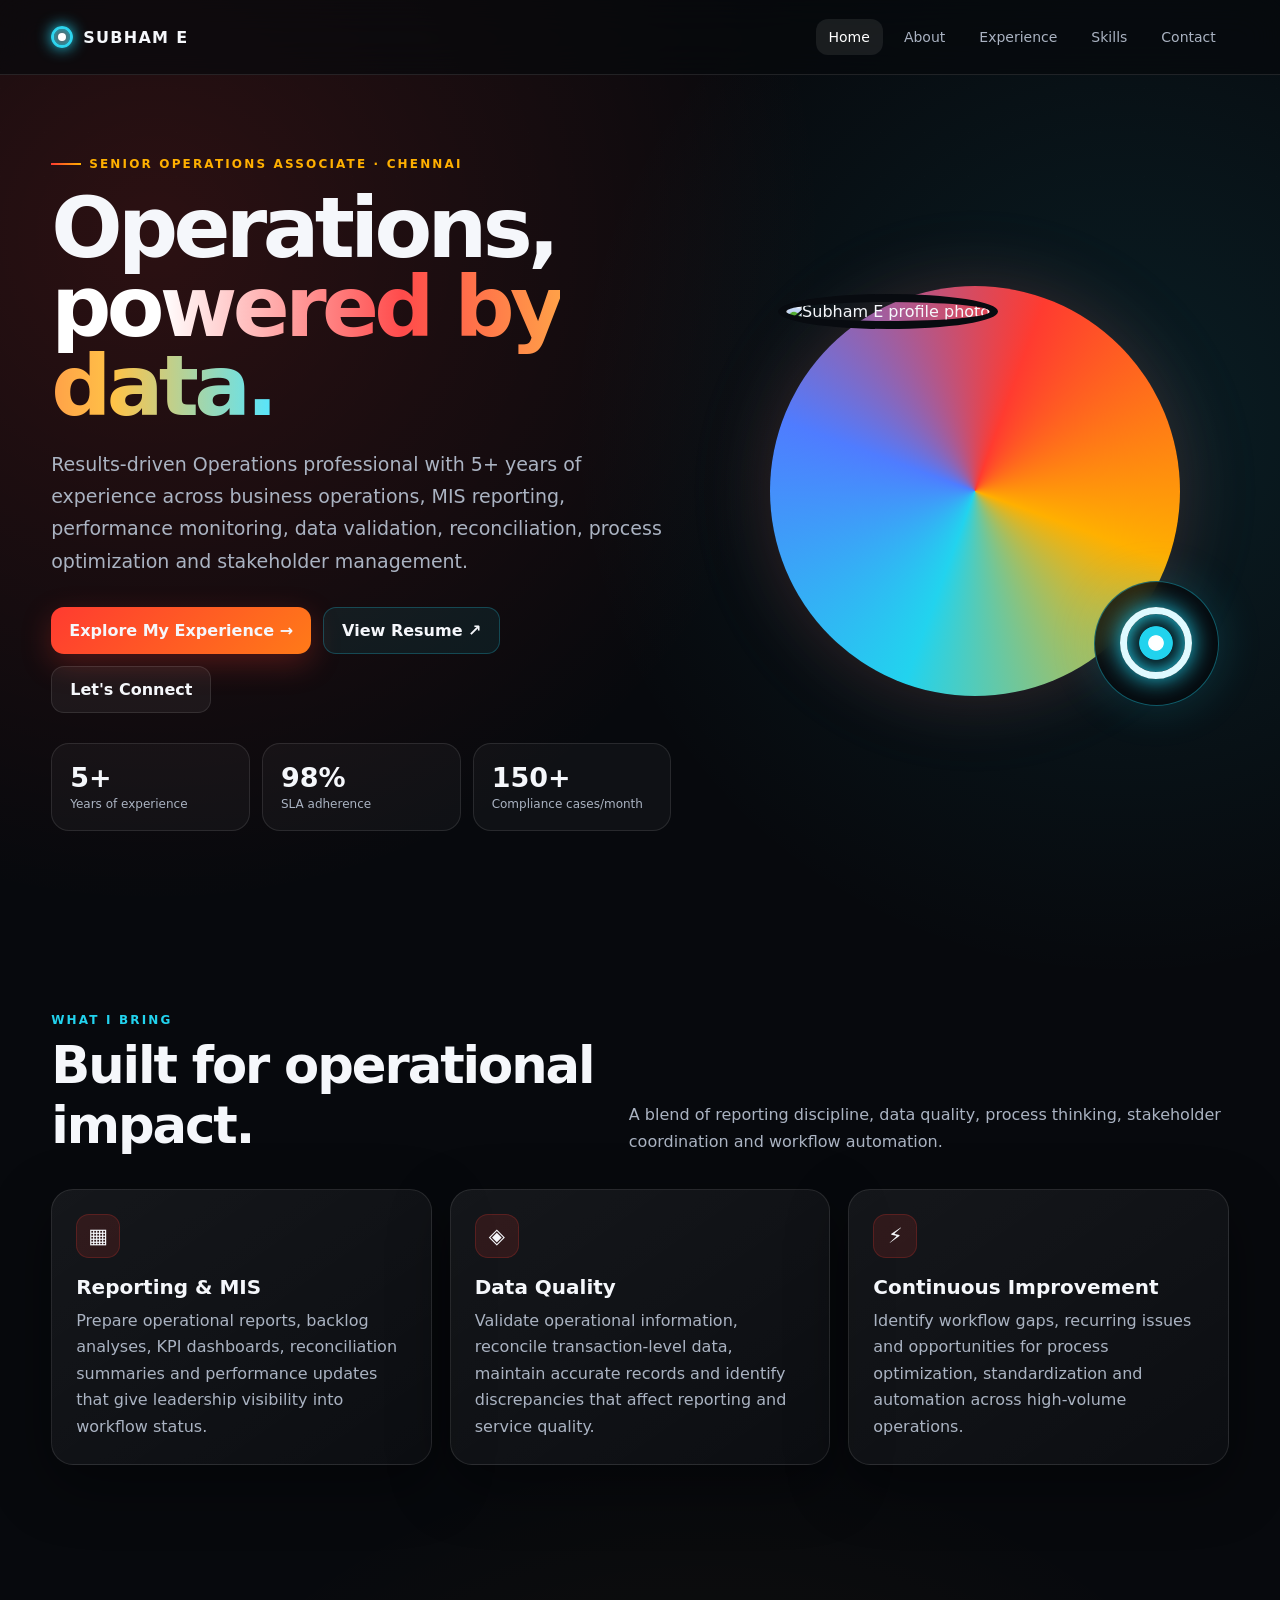
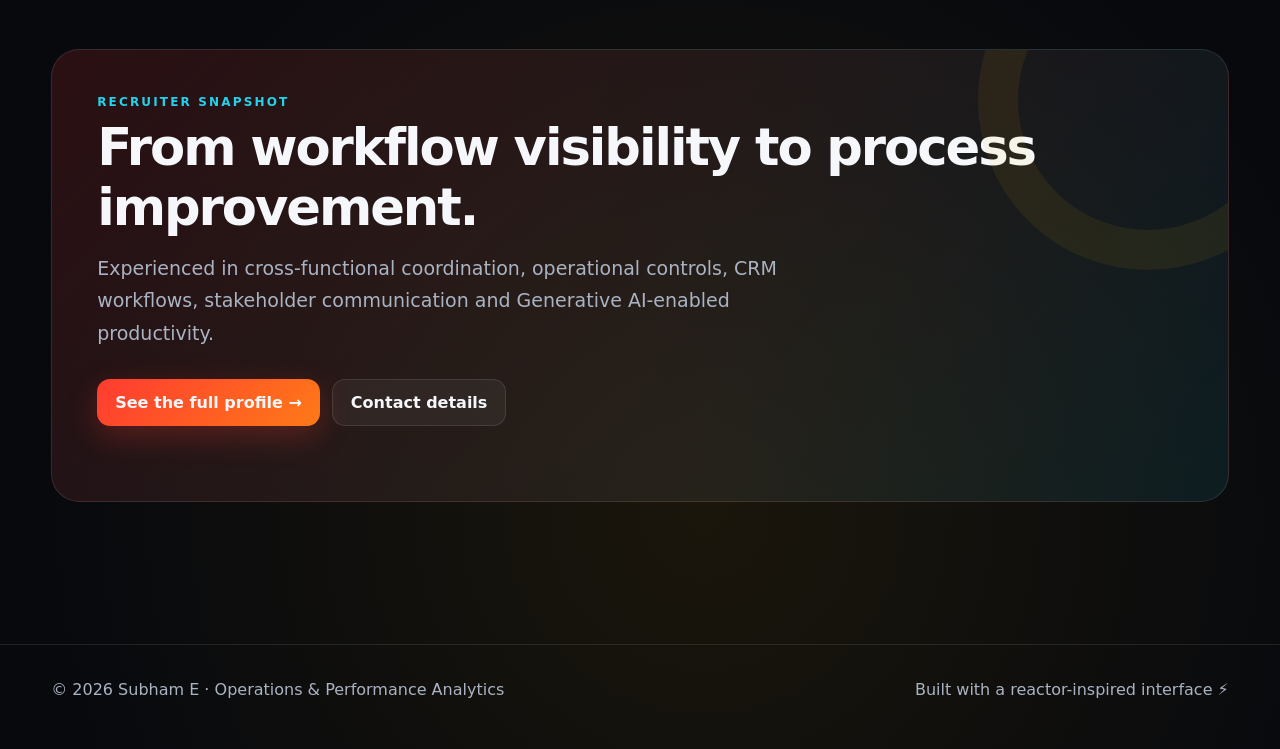
==== index.html @ ab9c0007 "Add files via upload" ====
<!doctype html>
<html lang="en"><head>
<meta charset="utf-8"><meta name="viewport" content="width=device-width,initial-scale=1">
<meta name="description" content="Subham E — Senior Operations Associate, reporting, continuous improvement, MIS and performance analytics.">
<title>Home · Subham E</title>
<link rel="stylesheet" href="styles.css">
</head><body>

<header class="nav">
  <div class="container nav-inner">
    <a class="brand" href="index.html" data-nav class="active"><span class="brand-core"></span>SUBHAM E</a>
    <button class="menu" aria-label="Open menu">☰</button>
    <nav class="nav-links">
      <a href="index.html" data-nav class="active">Home</a>
      <a href="about.html" data-nav>About</a>
      <a href="experience.html" data-nav>Experience</a>
      <a href="skills.html" data-nav>Skills</a>
      <a href="contact.html" data-nav>Contact</a>
    </nav>
  </div>
</header>
<div class="thunder-overlay"><div class="lightning"></div></div>

<main>
<section class="container hero">
  <div class="reveal">
    <div class="kicker">Senior Operations Associate · Chennai</div>
    <h1>Operations,<br><span class="gradient-text">powered by data.</span></h1>
    <p class="lead">Results-driven Operations professional with 5+ years of experience across business operations, MIS reporting, performance monitoring, data validation, reconciliation, process optimization and stakeholder management.</p>
    <div class="hero-actions">
      <a class="btn primary" href="experience.html" data-nav>Explore My Experience →</a>
      <a class="btn secondary" href="Subham_E_Resume.pdf" target="_blank">View Resume ↗</a>
      <a class="btn" href="contact.html" data-nav>Let's Connect</a>
    </div>
    <div class="stats">
      <div class="stat"><strong>5+</strong><span>Years of experience</span></div>
      <div class="stat"><strong>98%</strong><span>SLA adherence</span></div>
      <div class="stat"><strong>150+</strong><span>Compliance cases/month</span></div>
    </div>
  </div>
  <div class="profile-wrap reveal">
    <div class="profile-ring"><img src="assets/profile.jpg" alt="Subham E profile photo"></div>
    <div class="arc" aria-hidden="true"></div>
  </div>
</section>

<section class="section">
  <div class="container">
    <div class="section-head reveal"><div><div class="eyebrow">What I bring</div><h2>Built for operational impact.</h2></div><p class="section-intro">A blend of reporting discipline, data quality, process thinking, stakeholder coordination and workflow automation.</p></div>
    <div class="grid">
      <article class="card reveal"><div class="icon">▦</div><h3>Reporting & MIS</h3><p>Prepare operational reports, backlog analyses, KPI dashboards, reconciliation summaries and performance updates that give leadership visibility into workflow status.</p></article>
      <article class="card reveal"><div class="icon">◈</div><h3>Data Quality</h3><p>Validate operational information, reconcile transaction-level data, maintain accurate records and identify discrepancies that affect reporting and service quality.</p></article>
      <article class="card reveal"><div class="icon">⚡</div><h3>Continuous Improvement</h3><p>Identify workflow gaps, recurring issues and opportunities for process optimization, standardization and automation across high-volume operations.</p></article>
    </div>
  </div>
</section>

<section class="section">
  <div class="container cta reveal">
    <div class="eyebrow">Recruiter snapshot</div>
    <h2>From workflow visibility to process improvement.</h2>
    <p class="lead" style="margin-top:15px">Experienced in cross-functional coordination, operational controls, CRM workflows, stakeholder communication and Generative AI-enabled productivity.</p>
    <div class="hero-actions"><a class="btn primary" href="about.html" data-nav>See the full profile →</a><a class="btn" href="contact.html" data-nav>Contact details</a></div>
  </div>
</section>
</main>

<footer>
  <div class="container footer-inner">
    <div>© 2026 Subham E · Operations & Performance Analytics</div>
    <div>Built with a reactor-inspired interface ⚡</div>
  </div>
</footer>

<script src="script.js"></script>
</body></html>
---- styles.css ----
:root{
  --bg:#07090d;
  --panel:rgba(16,20,28,.82);
  --panel2:rgba(24,29,39,.72);
  --text:#f5f7fb;
  --muted:#aab3c2;
  --red:#ff3b30;
  --red2:#ff1744;
  --gold:#ffb000;
  --cyan:#22d3ee;
  --blue:#4f7cff;
  --line:rgba(255,255,255,.10);
  --shadow:0 20px 60px rgba(0,0,0,.42);
  --radius:22px;
}
*{box-sizing:border-box;margin:0;padding:0}
html{scroll-behavior:smooth}
body{
  font-family:Inter,ui-sans-serif,system-ui,-apple-system,BlinkMacSystemFont,"Segoe UI",sans-serif;
  background:
    radial-gradient(circle at 12% 10%,rgba(255,59,48,.15),transparent 28%),
    radial-gradient(circle at 88% 18%,rgba(34,211,238,.10),transparent 25%),
    radial-gradient(circle at 55% 90%,rgba(255,176,0,.08),transparent 30%),
    var(--bg);
  color:var(--text);min-height:100vh;overflow-x:hidden;
}
body:before{
  content:"";position:fixed;inset:0;pointer-events:none;opacity:.13;
  background-image:linear-gradient(rgba(255,255,255,.06) 1px,transparent 1px),linear-gradient(90deg,rgba(255,255,255,.06) 1px,transparent 1px);
  background-size:44px 44px;mask-image:linear-gradient(to bottom,black,transparent 92%);
}
a{color:inherit;text-decoration:none}
.container{width:min(1180px,92%);margin:auto}
.nav{
  position:fixed;z-index:20;top:0;left:0;right:0;
  background:rgba(7,9,13,.68);backdrop-filter:blur(18px);
  border-bottom:1px solid var(--line)
}
.nav-inner{height:74px;display:flex;align-items:center;justify-content:space-between}
.brand{font-weight:900;letter-spacing:.08em;display:flex;align-items:center;gap:10px}
.brand-core{width:22px;height:22px;border-radius:50%;border:3px solid var(--cyan);box-shadow:0 0 15px var(--cyan),inset 0 0 8px var(--cyan);position:relative}
.brand-core:after{content:"";position:absolute;inset:4px;border-radius:50%;background:#fff;box-shadow:0 0 8px #fff}
.nav-links{display:flex;gap:8px;align-items:center}
.nav-links a{padding:10px 13px;color:var(--muted);font-size:14px;border-radius:12px;transition:.25s}
.nav-links a:hover,.nav-links a.active{color:#fff;background:rgba(255,255,255,.08)}
.menu{display:none;background:none;border:0;color:#fff;font-size:24px}
.hero{padding:150px 0 90px;min-height:92vh;display:grid;grid-template-columns:1.1fr .9fr;gap:50px;align-items:center}
.kicker{display:inline-flex;align-items:center;gap:8px;color:var(--gold);font-size:12px;font-weight:800;letter-spacing:.18em;text-transform:uppercase;margin-bottom:18px}
.kicker:before{content:"";width:30px;height:2px;background:linear-gradient(90deg,var(--red),var(--gold))}
h1{font-size:clamp(46px,7vw,84px);line-height:.94;letter-spacing:-.055em;margin-bottom:22px}
.gradient-text{background:linear-gradient(90deg,#fff 15%,#ff4b4b 48%,#ffc247 78%,#55e6ff);-webkit-background-clip:text;background-clip:text;color:transparent}
.lead{font-size:19px;line-height:1.7;color:var(--muted);max-width:690px}
.hero-actions{display:flex;gap:12px;flex-wrap:wrap;margin:30px 0}
.btn{
  display:inline-flex;align-items:center;justify-content:center;gap:9px;padding:13px 18px;border-radius:13px;
  border:1px solid var(--line);background:rgba(255,255,255,.05);font-weight:800;cursor:pointer;transition:.25s
}
.btn:hover{transform:translateY(-2px);border-color:rgba(255,255,255,.25)}
.btn.primary{background:linear-gradient(135deg,var(--red),#ff7a18);border:0;box-shadow:0 10px 30px rgba(255,59,48,.25)}
.btn.secondary{background:rgba(34,211,238,.08);border-color:rgba(34,211,238,.25)}
.stats{display:grid;grid-template-columns:repeat(3,1fr);gap:12px;margin-top:22px}
.stat{padding:18px;border:1px solid var(--line);border-radius:18px;background:rgba(255,255,255,.035)}
.stat strong{font-size:27px;display:block}.stat span{color:var(--muted);font-size:12px}
.profile-wrap{position:relative;display:grid;place-items:center}
.profile-ring{
  width:min(410px,78vw);aspect-ratio:1;border-radius:50%;
  padding:8px;background:conic-gradient(from 20deg,var(--red),var(--gold),var(--cyan),var(--blue),var(--red));
  box-shadow:0 0 70px rgba(255,59,48,.18),0 0 100px rgba(34,211,238,.08)
}
.profile-ring img{width:100%;height:100%;object-fit:cover;object-position:center 25%;border-radius:50%;border:8px solid #080b10;filter:saturate(1.05)}
.arc{position:absolute;width:125px;height:125px;border-radius:50%;border:1px solid rgba(34,211,238,.4);box-shadow:0 0 45px rgba(34,211,238,.18);bottom:-10px;right:2%;display:grid;place-items:center;background:rgba(7,9,13,.82);backdrop-filter:blur(10px)}
.arc:before{content:"";width:58px;height:58px;border-radius:50%;border:7px solid #dffaff;box-shadow:0 0 25px var(--cyan),inset 0 0 20px var(--cyan);background:radial-gradient(circle,#fff 0 18%,var(--cyan) 20% 40%,transparent 42%);animation:pulse 2s infinite}
@keyframes pulse{50%{transform:scale(1.08);box-shadow:0 0 42px var(--cyan),inset 0 0 25px var(--cyan)}}
.section{padding:92px 0}
.section-head{margin-bottom:34px;display:flex;justify-content:space-between;gap:30px;align-items:end}
.eyebrow{color:var(--cyan);font-size:12px;font-weight:900;letter-spacing:.18em;text-transform:uppercase}
h2{font-size:clamp(32px,4vw,52px);letter-spacing:-.04em;margin-top:8px}
.section-intro{max-width:600px;color:var(--muted);line-height:1.7}
.grid{display:grid;grid-template-columns:repeat(3,1fr);gap:18px}
.card{
  background:linear-gradient(145deg,rgba(255,255,255,.06),rgba(255,255,255,.025));
  border:1px solid var(--line);border-radius:var(--radius);padding:24px;box-shadow:var(--shadow);
}
.card:hover{border-color:rgba(255,176,0,.28)}
.card h3{font-size:20px;margin-bottom:9px}.card p{color:var(--muted);line-height:1.65}
.icon{width:44px;height:44px;border-radius:13px;display:grid;place-items:center;margin-bottom:17px;background:rgba(255,59,48,.12);border:1px solid rgba(255,59,48,.2);font-size:21px}
.timeline{position:relative;max-width:920px;margin:auto}
.timeline:before{content:"";position:absolute;left:16px;top:0;bottom:0;width:2px;background:linear-gradient(var(--red),var(--gold),var(--cyan))}
.job{position:relative;padding-left:55px;margin-bottom:28px}
.dot{position:absolute;left:7px;top:7px;width:20px;height:20px;border-radius:50%;background:#0a0e14;border:4px solid var(--gold);box-shadow:0 0 16px rgba(255,176,0,.45)}
.job-meta{color:var(--gold);font-size:12px;font-weight:800;letter-spacing:.1em;text-transform:uppercase}
.job h3{font-size:24px;margin:7px 0 3px}.company{color:var(--cyan);font-weight:700;margin-bottom:15px}
.job ul{padding-left:19px;color:var(--muted);line-height:1.75}.job li{margin-bottom:7px}
.skill-grid{display:grid;grid-template-columns:repeat(4,1fr);gap:12px}
.skill{padding:14px 15px;border:1px solid var(--line);border-radius:14px;background:rgba(255,255,255,.035);font-size:14px}
.skill b{color:#fff}.skill small{display:block;color:var(--muted);margin-top:5px}
.cta{border-radius:28px;padding:45px;background:linear-gradient(135deg,rgba(255,59,48,.15),rgba(34,211,238,.09));border:1px solid var(--line);position:relative;overflow:hidden}
.cta:after{content:"";position:absolute;width:260px;height:260px;border-radius:50%;right:-90px;top:-120px;border:40px solid rgba(255,176,0,.07)}
.contact-grid{display:grid;grid-template-columns:1fr 1fr;gap:18px}
.contact-item{padding:20px;border:1px solid var(--line);border-radius:18px;background:rgba(255,255,255,.035)}
.contact-item span{display:block;color:var(--muted);font-size:12px;text-transform:uppercase;letter-spacing:.12em;margin-bottom:6px}
.contact-item a{font-weight:750;word-break:break-word}
footer{padding:35px 0 50px;color:var(--muted);border-top:1px solid var(--line);margin-top:50px}
.footer-inner{display:flex;justify-content:space-between;gap:20px;flex-wrap:wrap}
.thunder-overlay{position:fixed;inset:0;z-index:999;pointer-events:none;display:none;background:rgba(5,7,12,.92)}
.thunder-overlay.active{display:block;animation:screenFlash .58s ease-out}
.lightning{position:absolute;inset:0;background:
  linear-gradient(112deg,transparent 42%,rgba(255,255,255,.95) 43%,transparent 44%),
  linear-gradient(70deg,transparent 61%,rgba(255,176,0,.85) 62%,transparent 63%),
  linear-gradient(130deg,transparent 23%,rgba(34,211,238,.9) 24%,transparent 25%);
  clip-path:polygon(0 15%,15% 28%,10% 42%,34% 33%,29% 57%,52% 44%,48% 72%,70% 56%,66% 88%,100% 70%,100% 100%,0 100%);
  filter:drop-shadow(0 0 18px #fff) drop-shadow(0 0 35px var(--cyan));opacity:0;animation:bolt .55s ease-out forwards}
@keyframes bolt{0%{opacity:0;transform:scale(.9)}18%{opacity:1}55%{opacity:1}100%{opacity:0;transform:scale(1.08)}}
@keyframes screenFlash{0%{opacity:0}15%{opacity:1}35%{opacity:.85}100%{opacity:0}}
.reveal{opacity:0;transform:translateY(20px);transition:.7s ease}.reveal.show{opacity:1;transform:none}
@media(max-width:850px){
  .nav-links{display:none;position:absolute;top:74px;left:0;right:0;padding:12px;background:rgba(7,9,13,.96);flex-direction:column;align-items:stretch}
  .nav-links.open{display:flex}.nav-links a{text-align:center}
  .menu{display:block}.hero{grid-template-columns:1fr;padding-top:125px}.profile-wrap{order:-1}
  .grid{grid-template-columns:1fr 1fr}.skill-grid{grid-template-columns:1fr 1fr}
}
@media(max-width:560px){
  .hero{gap:28px}.stats,.grid,.skill-grid,.contact-grid{grid-template-columns:1fr}
  .section{padding:70px 0}.section-head{display:block}.section-intro{margin-top:15px}
  .profile-ring{width:82vw}.arc{width:95px;height:95px}.arc:before{width:45px;height:45px}
}
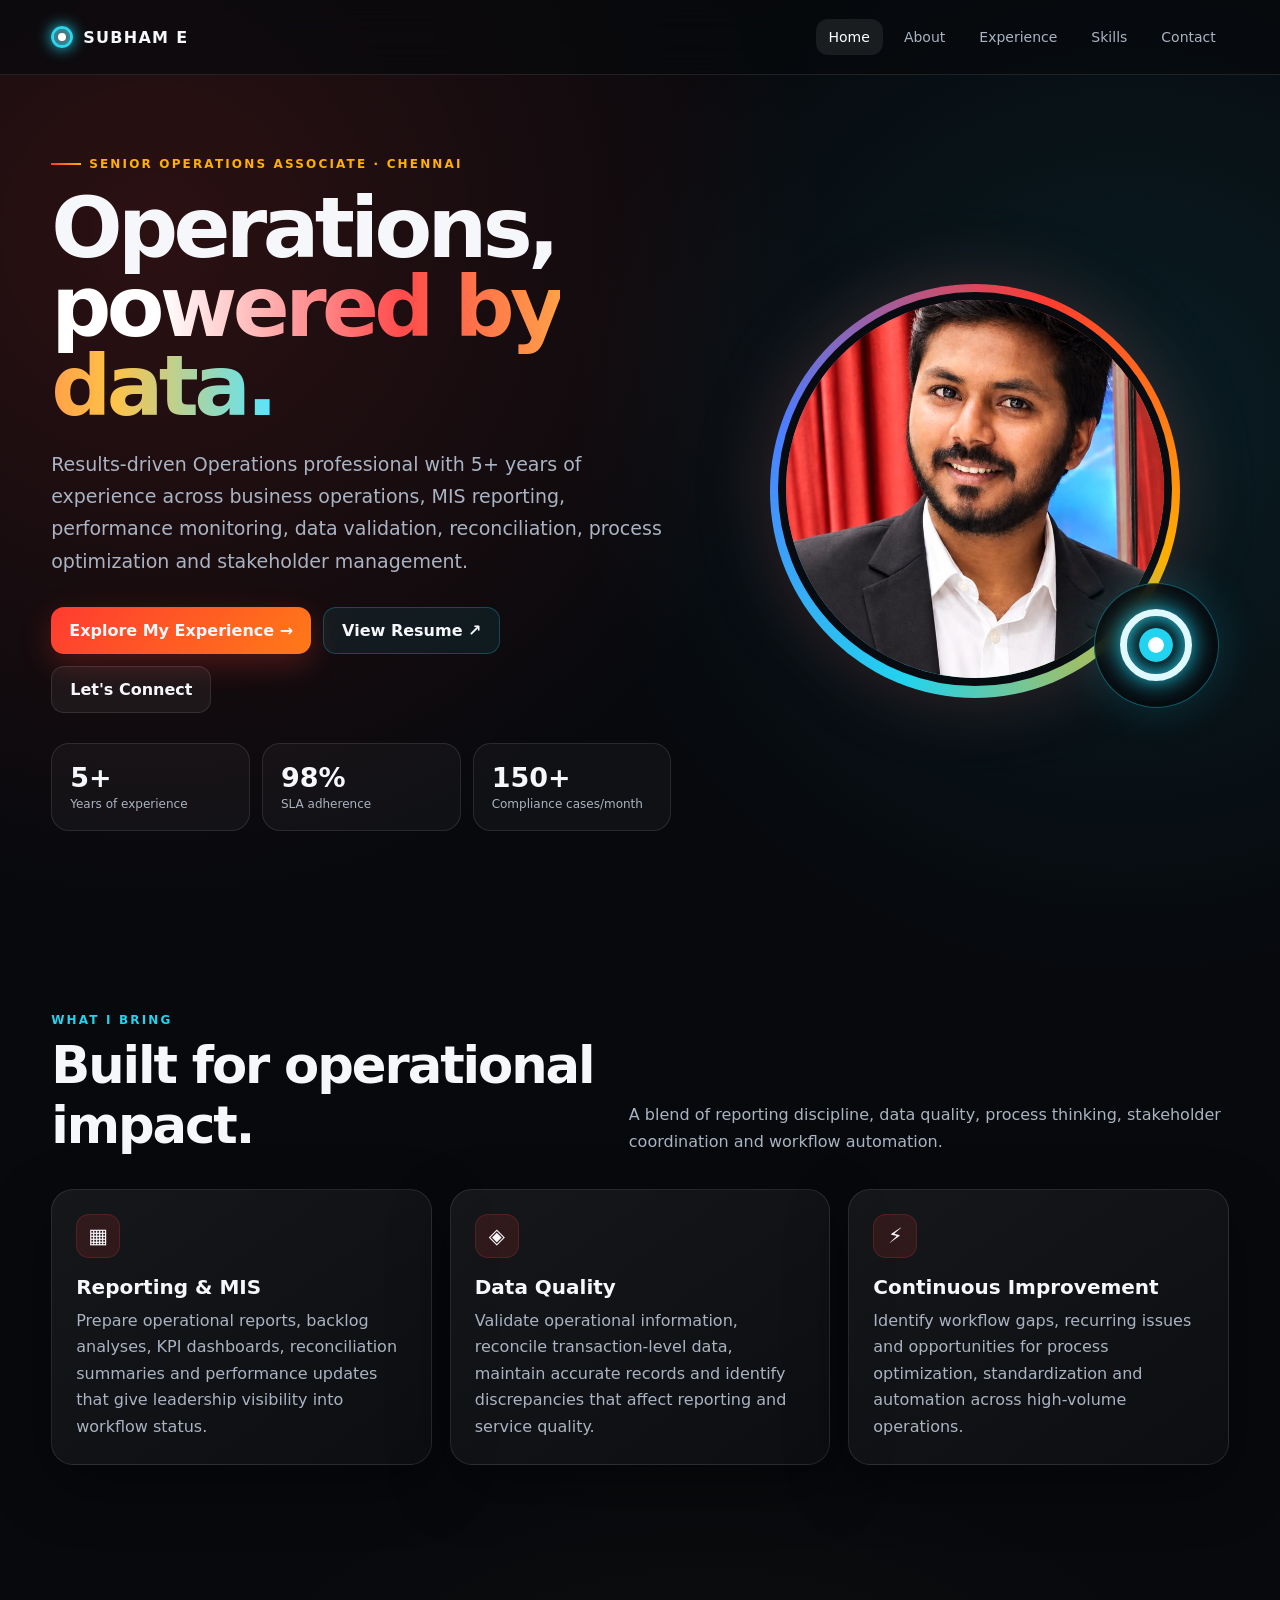
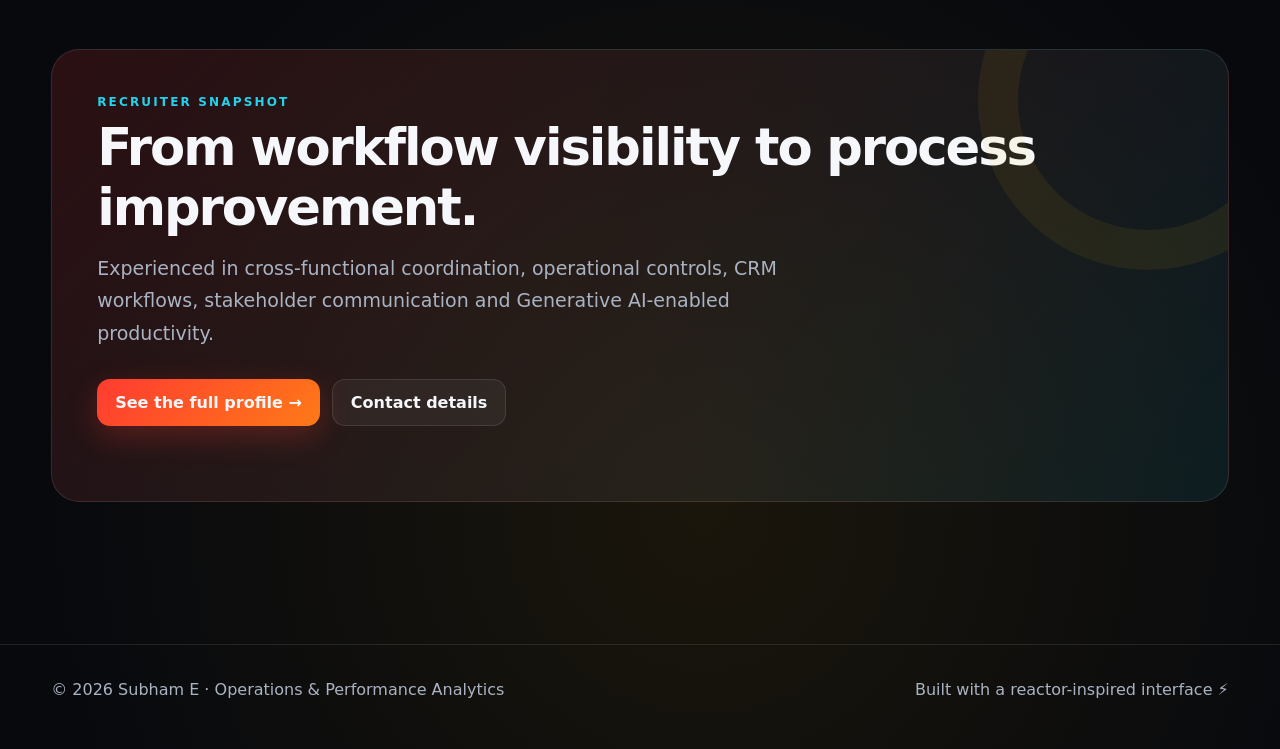
==== commit f859b472: "Add files via upload" ====
--- a/index.html
+++ b/index.html
@@ -19,7 +19,7 @@
     </nav>
   </div>
 </header>
-<div class="thunder-overlay"><div class="lightning"></div></div>
+<div class="transition-overlay" aria-hidden="true"><div class="sweep"></div><div class="ring"></div><div class="label">INITIALIZING</div></div>
 
 <main>
 <section class="container hero">
--- a/styles.css
+++ b/styles.css
@@ -103,16 +103,24 @@
 .contact-item a{font-weight:750;word-break:break-word}
 footer{padding:35px 0 50px;color:var(--muted);border-top:1px solid var(--line);margin-top:50px}
 .footer-inner{display:flex;justify-content:space-between;gap:20px;flex-wrap:wrap}
-.thunder-overlay{position:fixed;inset:0;z-index:999;pointer-events:none;display:none;background:rgba(5,7,12,.92)}
-.thunder-overlay.active{display:block;animation:screenFlash .58s ease-out}
-.lightning{position:absolute;inset:0;background:
-  linear-gradient(112deg,transparent 42%,rgba(255,255,255,.95) 43%,transparent 44%),
-  linear-gradient(70deg,transparent 61%,rgba(255,176,0,.85) 62%,transparent 63%),
-  linear-gradient(130deg,transparent 23%,rgba(34,211,238,.9) 24%,transparent 25%);
-  clip-path:polygon(0 15%,15% 28%,10% 42%,34% 33%,29% 57%,52% 44%,48% 72%,70% 56%,66% 88%,100% 70%,100% 100%,0 100%);
-  filter:drop-shadow(0 0 18px #fff) drop-shadow(0 0 35px var(--cyan));opacity:0;animation:bolt .55s ease-out forwards}
-@keyframes bolt{0%{opacity:0;transform:scale(.9)}18%{opacity:1}55%{opacity:1}100%{opacity:0;transform:scale(1.08)}}
-@keyframes screenFlash{0%{opacity:0}15%{opacity:1}35%{opacity:.85}100%{opacity:0}}
+.transition-overlay{position:fixed;inset:0;z-index:999;pointer-events:none;opacity:0;visibility:hidden;background:rgba(5,7,12,.86);backdrop-filter:blur(0)}
+.transition-overlay.active{opacity:1;visibility:visible;animation:transitionIn .48s cubic-bezier(.22,.8,.2,1) forwards}
+.transition-overlay .sweep{position:absolute;left:-15%;top:0;width:34%;height:100%;
+  background:linear-gradient(90deg,transparent,rgba(34,211,238,.22),rgba(255,255,255,.9),rgba(255,59,48,.22),transparent);
+  filter:blur(10px);transform:skewX(-12deg);animation:sweepAcross .52s cubic-bezier(.25,.8,.25,1) forwards}
+.transition-overlay .ring{position:absolute;left:50%;top:50%;width:72px;height:72px;border-radius:50%;
+  transform:translate(-50%,-50%) scale(.55);border:3px solid rgba(255,255,255,.92);
+  box-shadow:0 0 18px rgba(34,211,238,.9),0 0 55px rgba(34,211,238,.38),inset 0 0 18px rgba(255,176,0,.55);
+  animation:reactorExpand .5s cubic-bezier(.2,.75,.2,1) forwards}
+.transition-overlay .ring:after{content:"";position:absolute;inset:12px;border-radius:50%;
+  background:radial-gradient(circle,#fff 0 8%,#22d3ee 12% 28%,rgba(34,211,238,.15) 30% 100%);
+  box-shadow:0 0 25px #22d3ee}
+.transition-overlay .label{position:absolute;left:50%;top:calc(50% + 62px);transform:translateX(-50%);
+  font-size:10px;letter-spacing:.28em;font-weight:900;color:rgba(255,255,255,.75);white-space:nowrap}
+@keyframes transitionIn{0%{opacity:0}25%{opacity:1}100%{opacity:1}}
+@keyframes sweepAcross{0%{left:-25%}100%{left:105%}}
+@keyframes reactorExpand{0%{transform:translate(-50%,-50%) scale(.55);opacity:0}
+  18%{opacity:1}100%{transform:translate(-50%,-50%) scale(13);opacity:.05}}
 .reveal{opacity:0;transform:translateY(20px);transition:.7s ease}.reveal.show{opacity:1;transform:none}
 @media(max-width:850px){
   .nav-links{display:none;position:absolute;top:74px;left:0;right:0;padding:12px;background:rgba(7,9,13,.96);flex-direction:column;align-items:stretch}
